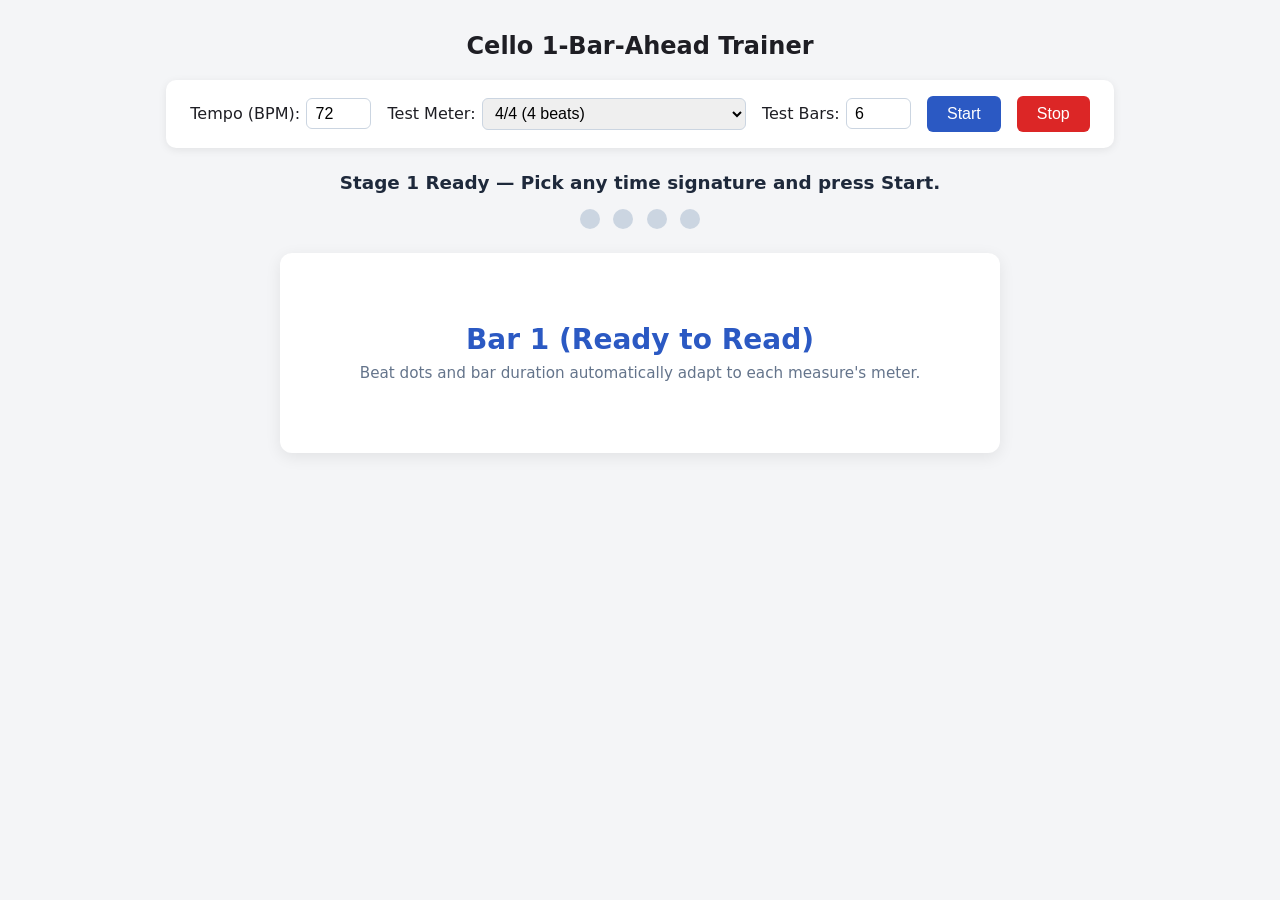
==== index.html @ dc7d1598 "Create index.html" ====
<!DOCTYPE html>
<html lang="en">
<head>
  <meta charset="UTF-8" />
  <meta name="viewport" content="width=device-width, initial-scale=1.0" />
  <title>Cello 1-Bar-Ahead Sight Reader</title>
  <link rel="icon" href="data:image/svg+xml,<svg xmlns='http://www.w3.org/2000/svg' viewBox='0 0 100 100'><text y='.9em' font-size='90'>🎻</text></svg>">
  <link rel="stylesheet" href="css/style.css" />
</head>
<body>

  <h2>Cello 1-Bar-Ahead Trainer</h2>

  <div class="controls">
    <label>Tempo (BPM):
      <input type="number" id="bpm" value="72" min="40" max="180" />
    </label>
    <label>Test Meter:
      <select id="test-meter" style="padding: 0.35rem 0.5rem; border-radius: 6px; border: 1px solid #cbd5e1; font-size: 1rem;">
        <option value="4/4" selected>4/4 (4 beats)</option>
        <option value="3/4">3/4 (3 beats)</option>
        <option value="2/4">2/4 (2 beats)</option>
        <option value="6/8">6/8 (2 dotted-quarter beats)</option>
        <option value="2/2">2/2 Cut Time (2 half-note beats)</option>
        <option value="mixed">Mixed (4/4 → 3/4 → 6/8)</option>
      </select>
    </label>
    <label>Test Bars:
      <input type="number" id="test-bars" value="6" min="2" max="64" />
    </label>
    <button id="start-btn">Start</button>
    <button id="stop-btn" class="stop" disabled>Stop</button>
  </div>

  <div class="status" id="status-text">Stage 1 Ready — Pick any time signature and press Start.</div>

  <div class="beat-bar" id="beat-bar"></div>

  <div id="notation-card">
    <div class="placeholder-bar" id="display-bar">Bar 1 (Ready to Read)</div>
    <div class="placeholder-sub" id="display-sub">Beat dots and bar duration automatically adapt to each measure's meter.</div>
  </div>

  <script type="module">
    import { SightReadClock } from "./js/clock.js";

    const startBtn = document.getElementById("start-btn");
    const stopBtn = document.getElementById("stop-btn");
    const bpmInput = document.getElementById("bpm");
    const meterSelect = document.getElementById("test-meter");
    const barsInput = document.getElementById("test-bars");
    const statusText = document.getElementById("status-text");
    const beatBar = document.getElementById("beat-bar");
    const displayBar = document.getElementById("display-bar");
    const displaySub = document.getElementById("display-sub");

    function renderBeatDots(count, activeBeat = -1) {
      beatBar.innerHTML = "";
      for (let i = 0; i < count; i++) {
        const dot = document.createElement("div");
        dot.className = "beat-dot" + (i === activeBeat ? " active" : "");
        beatBar.appendChild(dot);
      }
    }

    function buildTestMeters(selection, totalBars) {
      const meters = [];
      for (let i = 0; i < totalBars; i++) {
        if (selection === "mixed") {
          const cycle = [
            { beats: 4, beatType: 4 },
            { beats: 3, beatType: 4 },
            { beats: 6, beatType: 8 }
          ];
          meters.push(cycle[i % cycle.length]);
        } else {
          const [beats, beatType] = selection.split("/").map(Number);
          meters.push({ beats, beatType });
        }
      }
      return meters;
    }

    renderBeatDots(4);

    const clock = new SightReadClock({
      onMeasureStart(playIndex, readIndex, meterInfo) {
        const totalBars = parseInt(barsInput.value, 10) || 6;
        const meterLabel = `${meterInfo.beats}/${meterInfo.beatType}`;

        if (playIndex === -1) {
          statusText.textContent = `COUNT-IN [${meterLabel}] — Read Bar 1 now!`;
          displayBar.textContent = "Reading: Bar 1";
          displaySub.textContent = `Count-in: ${meterInfo.feltBeats} beats (${meterLabel})`;
        } else if (readIndex < totalBars) {
          statusText.textContent = `Playing Bar ${playIndex + 1} [${meterLabel}] | Reading Bar ${readIndex + 1}`;
          displayBar.textContent = `Reading: Bar ${readIndex + 1}`;
          displaySub.textContent = `Audio playing Bar ${playIndex + 1} (${meterInfo.feltBeats} felt beats in ${meterLabel})`;
        } else {
          statusText.textContent = `Playing Final Bar (${playIndex + 1}) [${meterLabel}] | End of Piece`;
          displayBar.textContent = "End of Piece";
          displaySub.textContent = `Audio finishing Bar ${playIndex + 1}`;
        }
      },

      onBeat(beatInBar, playIndex, readIndex, meterInfo) {
        renderBeatDots(meterInfo.feltBeats, beatInBar);
      },

      onFinish() {
        startBtn.disabled = false;
        stopBtn.disabled = true;
        renderBeatDots(4, -1);
        statusText.textContent = "Finished! Press Start to run again.";
        displayBar.textContent = "Bar 1 (Ready to Read)";
        displaySub.textContent = "Stage 1 multi-meter clock completed cleanly.";
      }
    });

    startBtn.addEventListener("click", () => {
      const bpm = parseInt(bpmInput.value, 10) || 72;
      const totalBars = parseInt(barsInput.value, 10) || 6;
      const measureMeters = buildTestMeters(meterSelect.value, totalBars);

      startBtn.disabled = true;
      stopBtn.disabled = false;
      clock.start({ bpm, measureMeters });
    });

    stopBtn.addEventListener("click", () => {
      clock.stop();
      startBtn.disabled = false;
      stopBtn.disabled = true;
      renderBeatDots(4, -1);
      statusText.textContent = "Stopped.";
      displayBar.textContent = "Bar 1 (Ready to Read)";
      displaySub.textContent = "Clock reset.";
    });
  </script>
</body>
</html>
---- css/style.css ----
/* ==========================================================================
   Stage 1: Layout, Controls & Beat Metronome Styling
   ========================================================================== */
* {
  box-sizing: border-box;
}

body {
  font-family: system-ui, -apple-system, BlinkMacSystemFont, "Segoe UI", sans-serif;
  background: #f4f5f7;
  color: #1e1e24;
  display: flex;
  flex-direction: column;
  align-items: center;
  padding: 2rem 1rem;
  margin: 0;
}

h2 {
  margin-top: 0;
  margin-bottom: 1.25rem;
}

.controls {
  display: flex;
  gap: 1rem;
  align-items: center;
  background: #ffffff;
  padding: 1rem 1.5rem;
  border-radius: 10px;
  box-shadow: 0 2px 8px rgba(0, 0, 0, 0.08);
  margin-bottom: 1.5rem;
  flex-wrap: wrap;
}

label {
  font-weight: 500;
  display: flex;
  align-items: center;
  gap: 0.4rem;
}

input[type="number"] {
  width: 65px;
  padding: 0.35rem 0.5rem;
  border: 1px solid #cbd5e1;
  border-radius: 6px;
  font-size: 1rem;
}

button {
  background: #2b59c3;
  color: #ffffff;
  border: none;
  padding: 0.55rem 1.25rem;
  border-radius: 6px;
  font-size: 1rem;
  font-weight: 500;
  cursor: pointer;
  transition: background 0.15s;
}

button:hover:not(:disabled) {
  background: #1e429f;
}

button:disabled {
  background: #94a3b8;
  cursor: not-allowed;
}

button.stop {
  background: #dc2626;
}

button.stop:hover:not(:disabled) {
  background: #b91c1c;
}

.status {
  font-size: 1.15rem;
  font-weight: 600;
  margin-bottom: 1rem;
  color: #1e293b;
}

.beat-bar {
  display: flex;
  gap: 0.85rem;
  margin-bottom: 1.5rem;
}

.beat-dot {
  width: 20px;
  height: 20px;
  border-radius: 50%;
  background: #cbd5e1;
  transition: transform 0.08s, background 0.08s;
}

.beat-dot.active {
  background: #2b59c3;
  transform: scale(1.15);
}

#notation-card {
  background: #ffffff;
  border-radius: 12px;
  box-shadow: 0 4px 16px rgba(0, 0, 0, 0.08);
  padding: 2rem;
  min-height: 200px;
  width: 100%;
  max-width: 720px;
  display: flex;
  flex-direction: column;
  justify-content: center;
  align-items: center;
  text-align: center;
}

.placeholder-bar {
  font-size: 1.75rem;
  font-weight: 700;
  color: #2b59c3;
}

.placeholder-sub {
  margin-top: 0.5rem;
  font-size: 0.95rem;
  color: #64748b;
}
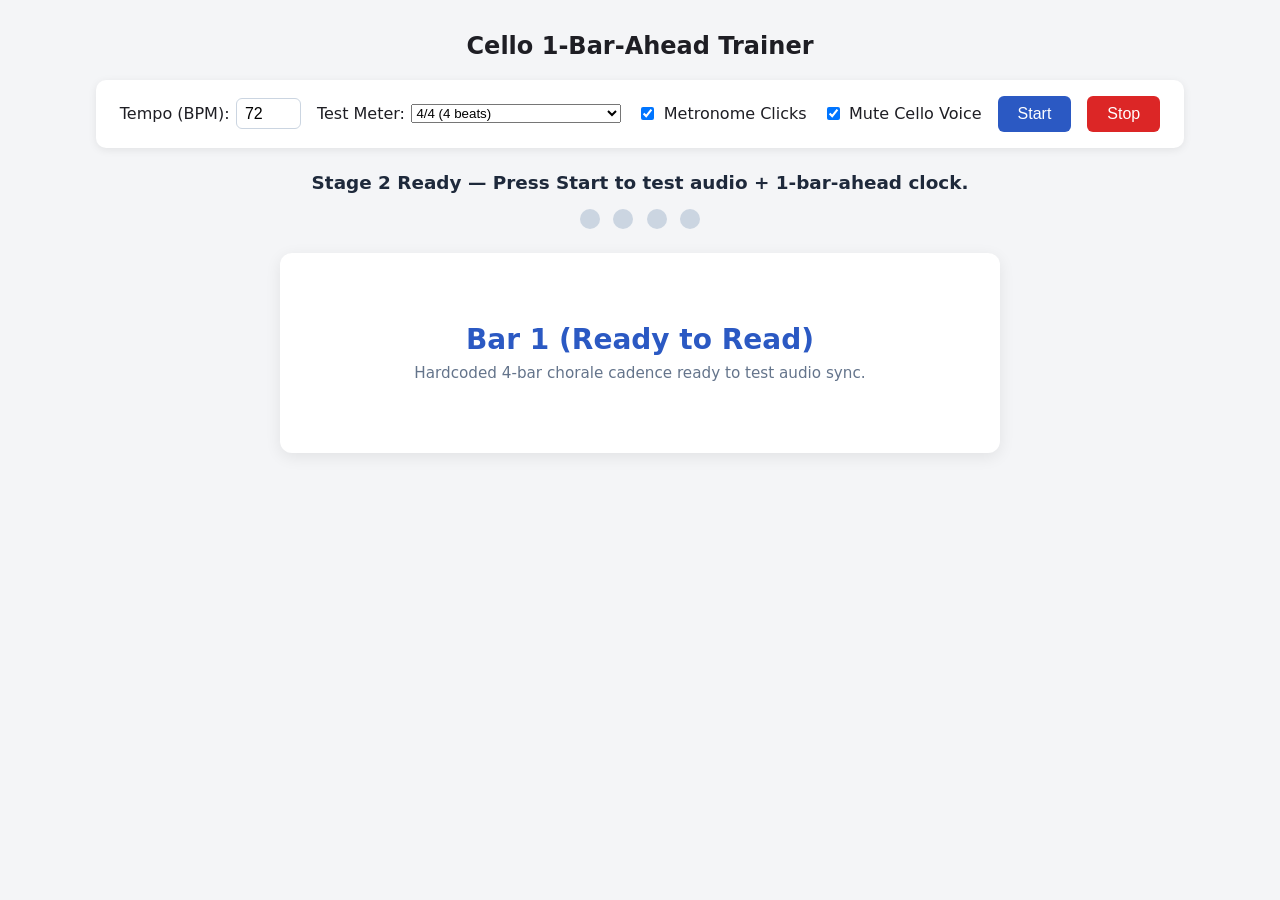
==== commit 0b1ac7c5: "Update index.html" ====
--- a/index.html
+++ b/index.html
@@ -16,7 +16,7 @@
       <input type="number" id="bpm" value="72" min="40" max="180" />
     </label>
     <label>Test Meter:
-      <select id="test-meter" style="padding: 0.35rem 0.5rem; border-radius: 6px; border: 1px solid #cbd5e1; font-size: 1rem;">
+      <select id="test-meter">
         <option value="4/4" selected>4/4 (4 beats)</option>
         <option value="3/4">3/4 (3 beats)</option>
         <option value="2/4">2/4 (2 beats)</option>
@@ -25,34 +25,80 @@
         <option value="mixed">Mixed (4/4 → 3/4 → 6/8)</option>
       </select>
     </label>
-    <label>Test Bars:
-      <input type="number" id="test-bars" value="6" min="2" max="64" />
+    <label>
+      <input type="checkbox" id="click-track" checked /> Metronome Clicks
+    </label>
+    <label>
+      <input type="checkbox" id="mute-cello" checked /> Mute Cello Voice
     </label>
     <button id="start-btn">Start</button>
     <button id="stop-btn" class="stop" disabled>Stop</button>
   </div>
 
-  <div class="status" id="status-text">Stage 1 Ready — Pick any time signature and press Start.</div>
+  <div class="status" id="status-text">Stage 2 Ready — Press Start to test audio + 1-bar-ahead clock.</div>
 
   <div class="beat-bar" id="beat-bar"></div>
 
   <div id="notation-card">
     <div class="placeholder-bar" id="display-bar">Bar 1 (Ready to Read)</div>
-    <div class="placeholder-sub" id="display-sub">Beat dots and bar duration automatically adapt to each measure's meter.</div>
+    <div class="placeholder-sub" id="display-sub">Hardcoded 4-bar chorale cadence ready to test audio sync.</div>
   </div>
 
   <script type="module">
     import { SightReadClock } from "./js/clock.js";
+    import { SightReadAudio } from "./js/audio.js";
 
     const startBtn = document.getElementById("start-btn");
     const stopBtn = document.getElementById("stop-btn");
     const bpmInput = document.getElementById("bpm");
     const meterSelect = document.getElementById("test-meter");
-    const barsInput = document.getElementById("test-bars");
+    const clickCheckbox = document.getElementById("click-track");
+    const muteCelloCheckbox = document.getElementById("mute-cello");
     const statusText = document.getElementById("status-text");
     const beatBar = document.getElementById("beat-bar");
     const displayBar = document.getElementById("display-bar");
     const displaySub = document.getElementById("display-sub");
+
+    const audio = new SightReadAudio();
+
+    // Hardcoded 4-bar test progression (SATB voices) to verify Stage 2 audio sync
+    const TEST_SCORE_BARS = [
+      // Bar 1: C major
+      [
+        { pitch: "E4", beatOffset: 0, durationBeats: 2, isCello: false },
+        { pitch: "G4", beatOffset: 0, durationBeats: 2, isCello: false },
+        { pitch: "C3", beatOffset: 0, durationBeats: 1, isCello: true },
+        { pitch: "E3", beatOffset: 1, durationBeats: 1, isCello: true },
+        { pitch: "F4", beatOffset: 2, durationBeats: 2, isCello: false },
+        { pitch: "A4", beatOffset: 2, durationBeats: 2, isCello: false },
+        { pitch: "F3", beatOffset: 2, durationBeats: 2, isCello: true }
+      ],
+      // Bar 2: G7
+      [
+        { pitch: "D4", beatOffset: 0, durationBeats: 2, isCello: false },
+        { pitch: "G4", beatOffset: 0, durationBeats: 2, isCello: false },
+        { pitch: "B2", beatOffset: 0, durationBeats: 1, isCello: true },
+        { pitch: "G2", beatOffset: 1, durationBeats: 1, isCello: true },
+        { pitch: "F4", beatOffset: 2, durationBeats: 2, isCello: false },
+        { pitch: "B4", beatOffset: 2, durationBeats: 2, isCello: false },
+        { pitch: "D3", beatOffset: 2, durationBeats: 2, isCello: true }
+      ],
+      // Bar 3: A minor -> F
+      [
+        { pitch: "E4", beatOffset: 0, durationBeats: 2, isCello: false },
+        { pitch: "C5", beatOffset: 0, durationBeats: 2, isCello: false },
+        { pitch: "A2", beatOffset: 0, durationBeats: 2, isCello: true },
+        { pitch: "F4", beatOffset: 2, durationBeats: 2, isCello: false },
+        { pitch: "A4", beatOffset: 2, durationBeats: 2, isCello: false },
+        { pitch: "F2", beatOffset: 2, durationBeats: 2, isCello: true }
+      ],
+      // Bar 4: C major resolution
+      [
+        { pitch: "E4", beatOffset: 0, durationBeats: 2, isCello: false },
+        { pitch: "G4", beatOffset: 0, durationBeats: 2, isCello: false },
+        { pitch: "C3", beatOffset: 0, durationBeats: 2, isCello: true }
+      ]
+    ];
 
     function renderBeatDots(count, activeBeat = -1) {
       beatBar.innerHTML = "";
@@ -85,26 +131,41 @@
 
     const clock = new SightReadClock({
       onMeasureStart(playIndex, readIndex, meterInfo) {
-        const totalBars = parseInt(barsInput.value, 10) || 6;
+        const totalBars = TEST_SCORE_BARS.length;
         const meterLabel = `${meterInfo.beats}/${meterInfo.beatType}`;
+        const bpm = parseInt(bpmInput.value, 10) || 72;
+        const beatDurationSec = 60 / bpm;
 
         if (playIndex === -1) {
           statusText.textContent = `COUNT-IN [${meterLabel}] — Read Bar 1 now!`;
           displayBar.textContent = "Reading: Bar 1";
-          displaySub.textContent = `Count-in: ${meterInfo.feltBeats} beats (${meterLabel})`;
-        } else if (readIndex < totalBars) {
-          statusText.textContent = `Playing Bar ${playIndex + 1} [${meterLabel}] | Reading Bar ${readIndex + 1}`;
-          displayBar.textContent = `Reading: Bar ${readIndex + 1}`;
-          displaySub.textContent = `Audio playing Bar ${playIndex + 1} (${meterInfo.feltBeats} felt beats in ${meterLabel})`;
+          displaySub.textContent = "Count-in clicks playing...";
         } else {
-          statusText.textContent = `Playing Final Bar (${playIndex + 1}) [${meterLabel}] | End of Piece`;
-          displayBar.textContent = "End of Piece";
-          displaySub.textContent = `Audio finishing Bar ${playIndex + 1}`;
+          // Schedule accompaniment audio for Bar N (playIndex)
+          audio.scheduleBar(
+            TEST_SCORE_BARS[playIndex],
+            beatDurationSec,
+            muteCelloCheckbox.checked
+          );
+
+          if (readIndex < totalBars) {
+            statusText.textContent = `Playing Bar ${playIndex + 1} [${meterLabel}] | Reading Bar ${readIndex + 1}`;
+            displayBar.textContent = `Reading: Bar ${readIndex + 1}`;
+            displaySub.textContent = `Audio playing Bar ${playIndex + 1} accompaniment`;
+          } else {
+            statusText.textContent = `Playing Final Bar (${playIndex + 1}) [${meterLabel}] | End of Piece`;
+            displayBar.textContent = "End of Piece";
+            displaySub.textContent = `Audio finishing Bar ${playIndex + 1}`;
+          }
         }
       },
 
       onBeat(beatInBar, playIndex, readIndex, meterInfo) {
         renderBeatDots(meterInfo.feltBeats, beatInBar);
+        // Always click during count-in (playIndex === -1), or if Metronome Clicks is checked
+        if (playIndex === -1 || clickCheckbox.checked) {
+          audio.playClick(beatInBar === 0);
+        }
       },
 
       onFinish() {
@@ -113,14 +174,14 @@
         renderBeatDots(4, -1);
         statusText.textContent = "Finished! Press Start to run again.";
         displayBar.textContent = "Bar 1 (Ready to Read)";
-        displaySub.textContent = "Stage 1 multi-meter clock completed cleanly.";
+        displaySub.textContent = "Stage 2 audio + clock test completed cleanly.";
       }
     });
 
     startBtn.addEventListener("click", () => {
+      audio.unlock(); // Unlock Web Audio synchronously inside click gesture
       const bpm = parseInt(bpmInput.value, 10) || 72;
-      const totalBars = parseInt(barsInput.value, 10) || 6;
-      const measureMeters = buildTestMeters(meterSelect.value, totalBars);
+      const measureMeters = buildTestMeters(meterSelect.value, TEST_SCORE_BARS.length);
 
       startBtn.disabled = true;
       stopBtn.disabled = false;
@@ -129,12 +190,13 @@
 
     stopBtn.addEventListener("click", () => {
       clock.stop();
+      audio.stopAll();
       startBtn.disabled = false;
       stopBtn.disabled = true;
       renderBeatDots(4, -1);
       statusText.textContent = "Stopped.";
       displayBar.textContent = "Bar 1 (Ready to Read)";
-      displaySub.textContent = "Clock reset.";
+      displaySub.textContent = "Clock and audio reset.";
     });
   </script>
 </body>
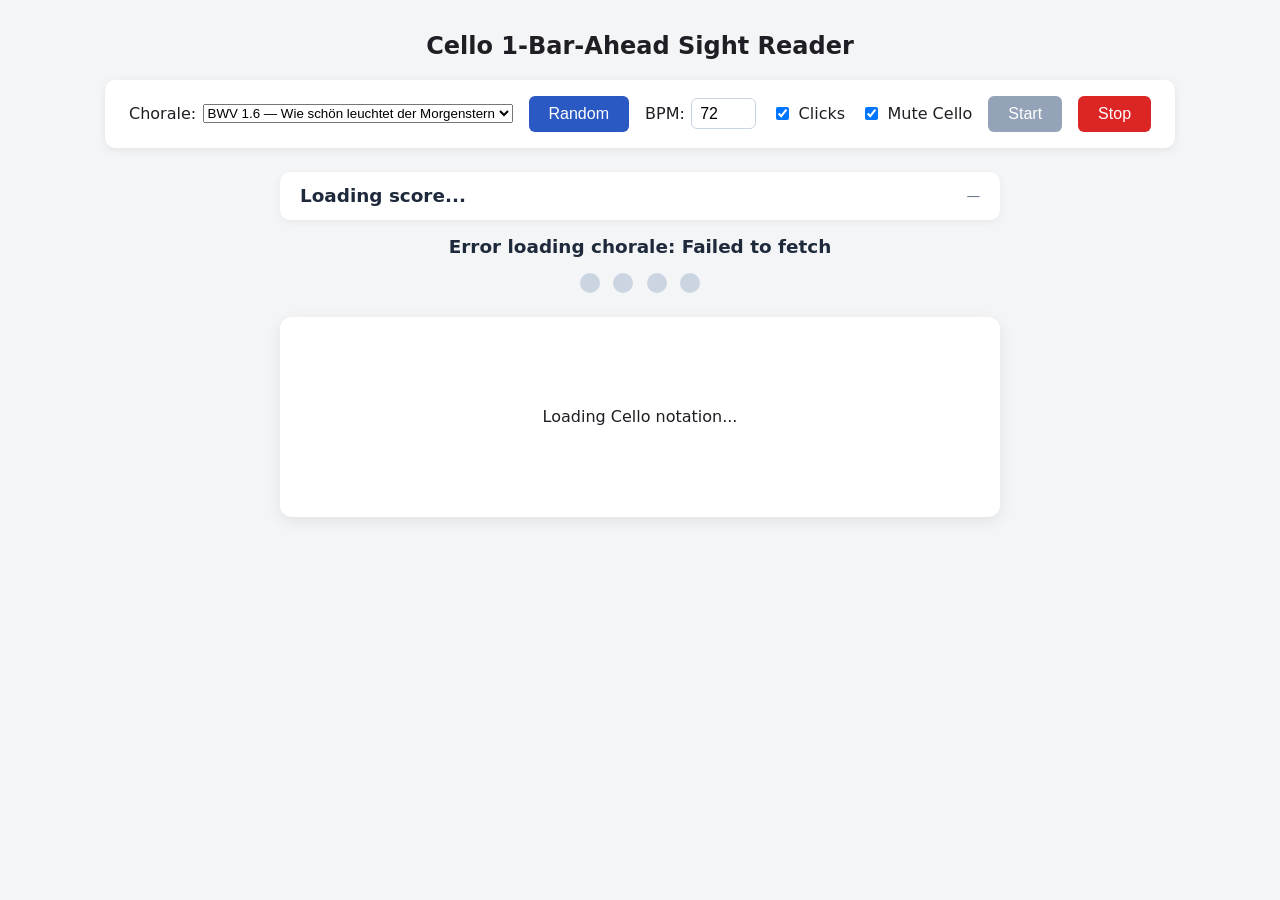
==== commit 521c71fb: "Update index.html" ====
--- a/index.html
+++ b/index.html
@@ -6,198 +6,74 @@
   <title>Cello 1-Bar-Ahead Sight Reader</title>
   <link rel="icon" href="data:image/svg+xml,<svg xmlns='http://www.w3.org/2000/svg' viewBox='0 0 100 100'><text y='.9em' font-size='90'>🎻</text></svg>">
   <link rel="stylesheet" href="css/style.css" />
+  <style>
+    .piece-banner {
+      width: 100%;
+      max-width: 720px;
+      background: #ffffff;
+      border-radius: 10px;
+      padding: 0.85rem 1.25rem;
+      box-shadow: 0 2px 8px rgba(0, 0, 0, 0.06);
+      margin-bottom: 1rem;
+      display: flex;
+      justify-content: space-between;
+      align-items: center;
+      flex-wrap: wrap;
+      gap: 0.5rem;
+    }
+    .piece-title {
+      font-size: 1.15rem;
+      font-weight: 700;
+      color: #1e293b;
+      margin: 0;
+    }
+    .piece-meta {
+      font-size: 0.85rem;
+      font-weight: 500;
+      color: #64748b;
+    }
+    #chorale-select {
+      max-width: 310px;
+    }
+  </style>
 </head>
 <body>
 
-  <h2>Cello 1-Bar-Ahead Trainer</h2>
+  <h2>Cello 1-Bar-Ahead Sight Reader</h2>
 
   <div class="controls">
-    <label>Tempo (BPM):
+    <label>Chorale:
+      <select id="chorale-select" disabled>
+        <option>Loading Bach chorales...</option>
+      </select>
+    </label>
+    <button id="random-btn" disabled>Random</button>
+    <label>BPM:
       <input type="number" id="bpm" value="72" min="40" max="180" />
     </label>
-    <label>Test Meter:
-      <select id="test-meter">
-        <option value="4/4" selected>4/4 (4 beats)</option>
-        <option value="3/4">3/4 (3 beats)</option>
-        <option value="2/4">2/4 (2 beats)</option>
-        <option value="6/8">6/8 (2 dotted-quarter beats)</option>
-        <option value="2/2">2/2 Cut Time (2 half-note beats)</option>
-        <option value="mixed">Mixed (4/4 → 3/4 → 6/8)</option>
-      </select>
+    <label>
+      <input type="checkbox" id="click-track" checked /> Clicks
     </label>
     <label>
-      <input type="checkbox" id="click-track" checked /> Metronome Clicks
+      <input type="checkbox" id="mute-cello" checked /> Mute Cello
     </label>
-    <label>
-      <input type="checkbox" id="mute-cello" checked /> Mute Cello Voice
-    </label>
-    <button id="start-btn">Start</button>
+    <button id="start-btn" disabled>Start</button>
     <button id="stop-btn" class="stop" disabled>Stop</button>
   </div>
 
-  <div class="status" id="status-text">Stage 2 Ready — Press Start to test audio + 1-bar-ahead clock.</div>
+  <div class="piece-banner">
+    <h3 class="piece-title" id="piece-title">Loading score...</h3>
+    <div class="piece-meta" id="piece-meta">—</div>
+  </div>
+
+  <div class="status" id="status-text">Initializing modules...</div>
 
   <div class="beat-bar" id="beat-bar"></div>
 
   <div id="notation-card">
-    <div class="placeholder-bar" id="display-bar">Bar 1 (Ready to Read)</div>
-    <div class="placeholder-sub" id="display-sub">Hardcoded 4-bar chorale cadence ready to test audio sync.</div>
+    <div id="notation-output">Loading Cello notation...</div>
   </div>
 
-  <script type="module">
-    import { SightReadClock } from "./js/clock.js";
-    import { SightReadAudio } from "./js/audio.js";
-
-    const startBtn = document.getElementById("start-btn");
-    const stopBtn = document.getElementById("stop-btn");
-    const bpmInput = document.getElementById("bpm");
-    const meterSelect = document.getElementById("test-meter");
-    const clickCheckbox = document.getElementById("click-track");
-    const muteCelloCheckbox = document.getElementById("mute-cello");
-    const statusText = document.getElementById("status-text");
-    const beatBar = document.getElementById("beat-bar");
-    const displayBar = document.getElementById("display-bar");
-    const displaySub = document.getElementById("display-sub");
-
-    const audio = new SightReadAudio();
-
-    // Hardcoded 4-bar test progression (SATB voices) to verify Stage 2 audio sync
-    const TEST_SCORE_BARS = [
-      // Bar 1: C major
-      [
-        { pitch: "E4", beatOffset: 0, durationBeats: 2, isCello: false },
-        { pitch: "G4", beatOffset: 0, durationBeats: 2, isCello: false },
-        { pitch: "C3", beatOffset: 0, durationBeats: 1, isCello: true },
-        { pitch: "E3", beatOffset: 1, durationBeats: 1, isCello: true },
-        { pitch: "F4", beatOffset: 2, durationBeats: 2, isCello: false },
-        { pitch: "A4", beatOffset: 2, durationBeats: 2, isCello: false },
-        { pitch: "F3", beatOffset: 2, durationBeats: 2, isCello: true }
-      ],
-      // Bar 2: G7
-      [
-        { pitch: "D4", beatOffset: 0, durationBeats: 2, isCello: false },
-        { pitch: "G4", beatOffset: 0, durationBeats: 2, isCello: false },
-        { pitch: "B2", beatOffset: 0, durationBeats: 1, isCello: true },
-        { pitch: "G2", beatOffset: 1, durationBeats: 1, isCello: true },
-        { pitch: "F4", beatOffset: 2, durationBeats: 2, isCello: false },
-        { pitch: "B4", beatOffset: 2, durationBeats: 2, isCello: false },
-        { pitch: "D3", beatOffset: 2, durationBeats: 2, isCello: true }
-      ],
-      // Bar 3: A minor -> F
-      [
-        { pitch: "E4", beatOffset: 0, durationBeats: 2, isCello: false },
-        { pitch: "C5", beatOffset: 0, durationBeats: 2, isCello: false },
-        { pitch: "A2", beatOffset: 0, durationBeats: 2, isCello: true },
-        { pitch: "F4", beatOffset: 2, durationBeats: 2, isCello: false },
-        { pitch: "A4", beatOffset: 2, durationBeats: 2, isCello: false },
-        { pitch: "F2", beatOffset: 2, durationBeats: 2, isCello: true }
-      ],
-      // Bar 4: C major resolution
-      [
-        { pitch: "E4", beatOffset: 0, durationBeats: 2, isCello: false },
-        { pitch: "G4", beatOffset: 0, durationBeats: 2, isCello: false },
-        { pitch: "C3", beatOffset: 0, durationBeats: 2, isCello: true }
-      ]
-    ];
-
-    function renderBeatDots(count, activeBeat = -1) {
-      beatBar.innerHTML = "";
-      for (let i = 0; i < count; i++) {
-        const dot = document.createElement("div");
-        dot.className = "beat-dot" + (i === activeBeat ? " active" : "");
-        beatBar.appendChild(dot);
-      }
-    }
-
-    function buildTestMeters(selection, totalBars) {
-      const meters = [];
-      for (let i = 0; i < totalBars; i++) {
-        if (selection === "mixed") {
-          const cycle = [
-            { beats: 4, beatType: 4 },
-            { beats: 3, beatType: 4 },
-            { beats: 6, beatType: 8 }
-          ];
-          meters.push(cycle[i % cycle.length]);
-        } else {
-          const [beats, beatType] = selection.split("/").map(Number);
-          meters.push({ beats, beatType });
-        }
-      }
-      return meters;
-    }
-
-    renderBeatDots(4);
-
-    const clock = new SightReadClock({
-      onMeasureStart(playIndex, readIndex, meterInfo) {
-        const totalBars = TEST_SCORE_BARS.length;
-        const meterLabel = `${meterInfo.beats}/${meterInfo.beatType}`;
-        const bpm = parseInt(bpmInput.value, 10) || 72;
-        const beatDurationSec = 60 / bpm;
-
-        if (playIndex === -1) {
-          statusText.textContent = `COUNT-IN [${meterLabel}] — Read Bar 1 now!`;
-          displayBar.textContent = "Reading: Bar 1";
-          displaySub.textContent = "Count-in clicks playing...";
-        } else {
-          // Schedule accompaniment audio for Bar N (playIndex)
-          audio.scheduleBar(
-            TEST_SCORE_BARS[playIndex],
-            beatDurationSec,
-            muteCelloCheckbox.checked
-          );
-
-          if (readIndex < totalBars) {
-            statusText.textContent = `Playing Bar ${playIndex + 1} [${meterLabel}] | Reading Bar ${readIndex + 1}`;
-            displayBar.textContent = `Reading: Bar ${readIndex + 1}`;
-            displaySub.textContent = `Audio playing Bar ${playIndex + 1} accompaniment`;
-          } else {
-            statusText.textContent = `Playing Final Bar (${playIndex + 1}) [${meterLabel}] | End of Piece`;
-            displayBar.textContent = "End of Piece";
-            displaySub.textContent = `Audio finishing Bar ${playIndex + 1}`;
-          }
-        }
-      },
-
-      onBeat(beatInBar, playIndex, readIndex, meterInfo) {
-        renderBeatDots(meterInfo.feltBeats, beatInBar);
-        // Always click during count-in (playIndex === -1), or if Metronome Clicks is checked
-        if (playIndex === -1 || clickCheckbox.checked) {
-          audio.playClick(beatInBar === 0);
-        }
-      },
-
-      onFinish() {
-        startBtn.disabled = false;
-        stopBtn.disabled = true;
-        renderBeatDots(4, -1);
-        statusText.textContent = "Finished! Press Start to run again.";
-        displayBar.textContent = "Bar 1 (Ready to Read)";
-        displaySub.textContent = "Stage 2 audio + clock test completed cleanly.";
-      }
-    });
-
-    startBtn.addEventListener("click", () => {
-      audio.unlock(); // Unlock Web Audio synchronously inside click gesture
-      const bpm = parseInt(bpmInput.value, 10) || 72;
-      const measureMeters = buildTestMeters(meterSelect.value, TEST_SCORE_BARS.length);
-
-      startBtn.disabled = true;
-      stopBtn.disabled = false;
-      clock.start({ bpm, measureMeters });
-    });
-
-    stopBtn.addEventListener("click", () => {
-      clock.stop();
-      audio.stopAll();
-      startBtn.disabled = false;
-      stopBtn.disabled = true;
-      renderBeatDots(4, -1);
-      statusText.textContent = "Stopped.";
-      displayBar.textContent = "Bar 1 (Ready to Read)";
-      displaySub.textContent = "Clock and audio reset.";
-    });
-  </script>
+  <script type="module" src="js/main.js"></script>
 </body>
 </html>
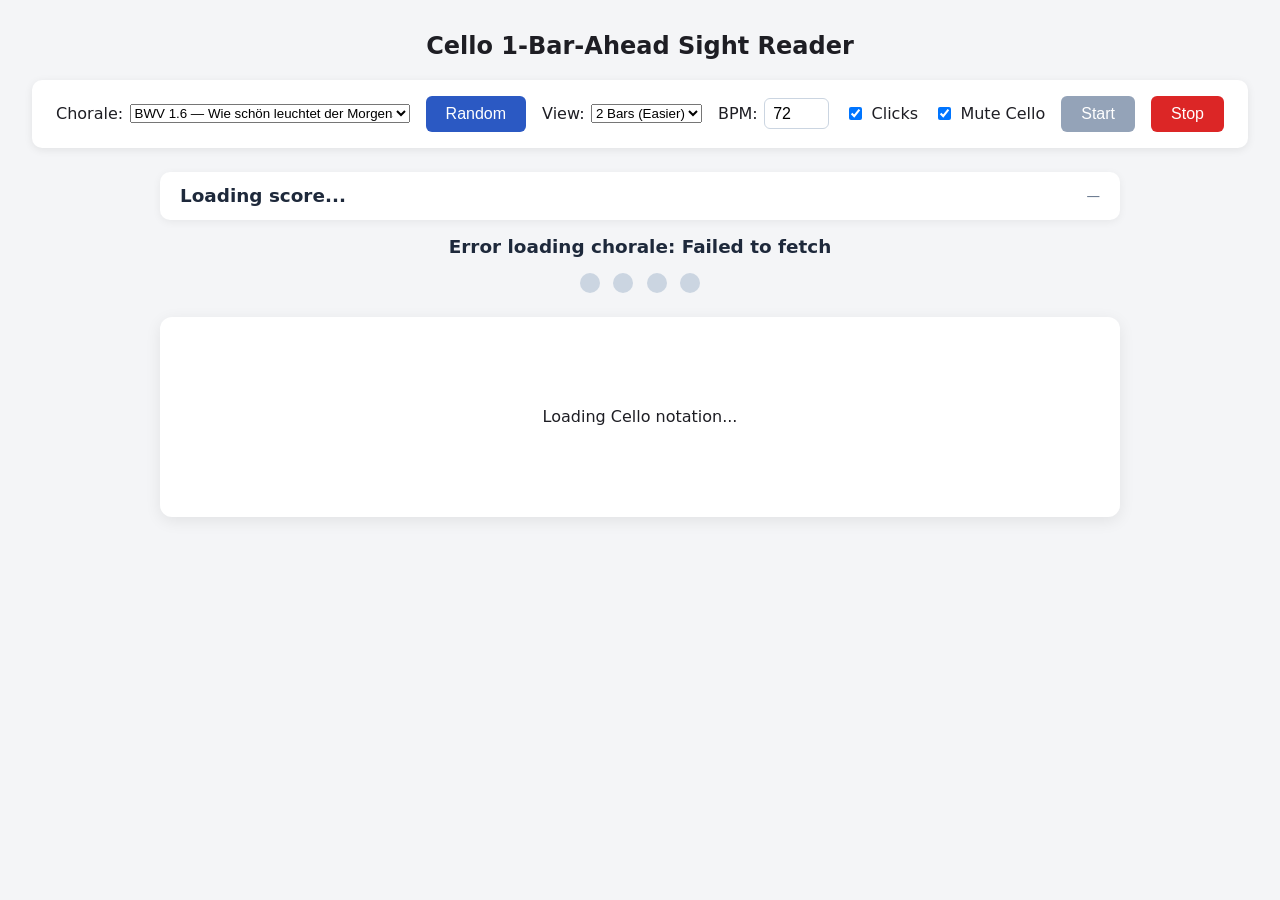
==== commit 5cd6b66d: "Update index.html" ====
--- a/index.html
+++ b/index.html
@@ -9,7 +9,7 @@
   <style>
     .piece-banner {
       width: 100%;
-      max-width: 720px;
+      max-width: 960px;
       background: #ffffff;
       border-radius: 10px;
       padding: 0.85rem 1.25rem;
@@ -33,7 +33,57 @@
       color: #64748b;
     }
     #chorale-select {
-      max-width: 310px;
+      max-width: 280px;
+    }
+    #notation-card {
+      max-width: 960px;
+      padding: 1.5rem;
+    }
+    .notation-row {
+      display: flex;
+      gap: 1.25rem;
+      justify-content: center;
+      align-items: stretch;
+      flex-wrap: wrap;
+      width: 100%;
+    }
+    .bar-slot {
+      flex: 1 1 380px;
+      max-width: 560px;
+      border: 2px solid #e2e8f0;
+      border-radius: 10px;
+      padding: 0.65rem 0.75rem 0.25rem;
+      background: #ffffff;
+      display: flex;
+      flex-direction: column;
+      align-items: center;
+      transition: border-color 0.15s, background-color 0.15s;
+    }
+    .bar-slot.playing-now {
+      border-color: #2b59c3;
+      background: #f8faff;
+    }
+    .bar-slot.look-ahead {
+      border-color: #cbd5e1;
+      background: #ffffff;
+    }
+    .slot-badge {
+      align-self: flex-start;
+      font-size: 0.78rem;
+      font-weight: 700;
+      text-transform: uppercase;
+      letter-spacing: 0.03em;
+      padding: 0.2rem 0.55rem;
+      border-radius: 5px;
+      margin-bottom: 0.25rem;
+    }
+    .playing-now .slot-badge {
+      background: #dbeafe;
+      color: #1e40af;
+    }
+    .look-ahead .slot-badge {
+      background: #f1f5f9;
+      color: #475569;
     }
   </style>
 </head>
@@ -48,6 +98,12 @@
       </select>
     </label>
     <button id="random-btn" disabled>Random</button>
+    <label>View:
+      <select id="bar-mode">
+        <option value="2" selected>2 Bars (Easier)</option>
+        <option value="1">1 Bar (Hard)</option>
+      </select>
+    </label>
     <label>BPM:
       <input type="number" id="bpm" value="72" min="40" max="180" />
     </label>
@@ -71,7 +127,7 @@
   <div class="beat-bar" id="beat-bar"></div>
 
   <div id="notation-card">
-    <div id="notation-output">Loading Cello notation...</div>
+    <div id="notation-output" class="notation-row">Loading Cello notation...</div>
   </div>
 
   <script type="module" src="js/main.js"></script>
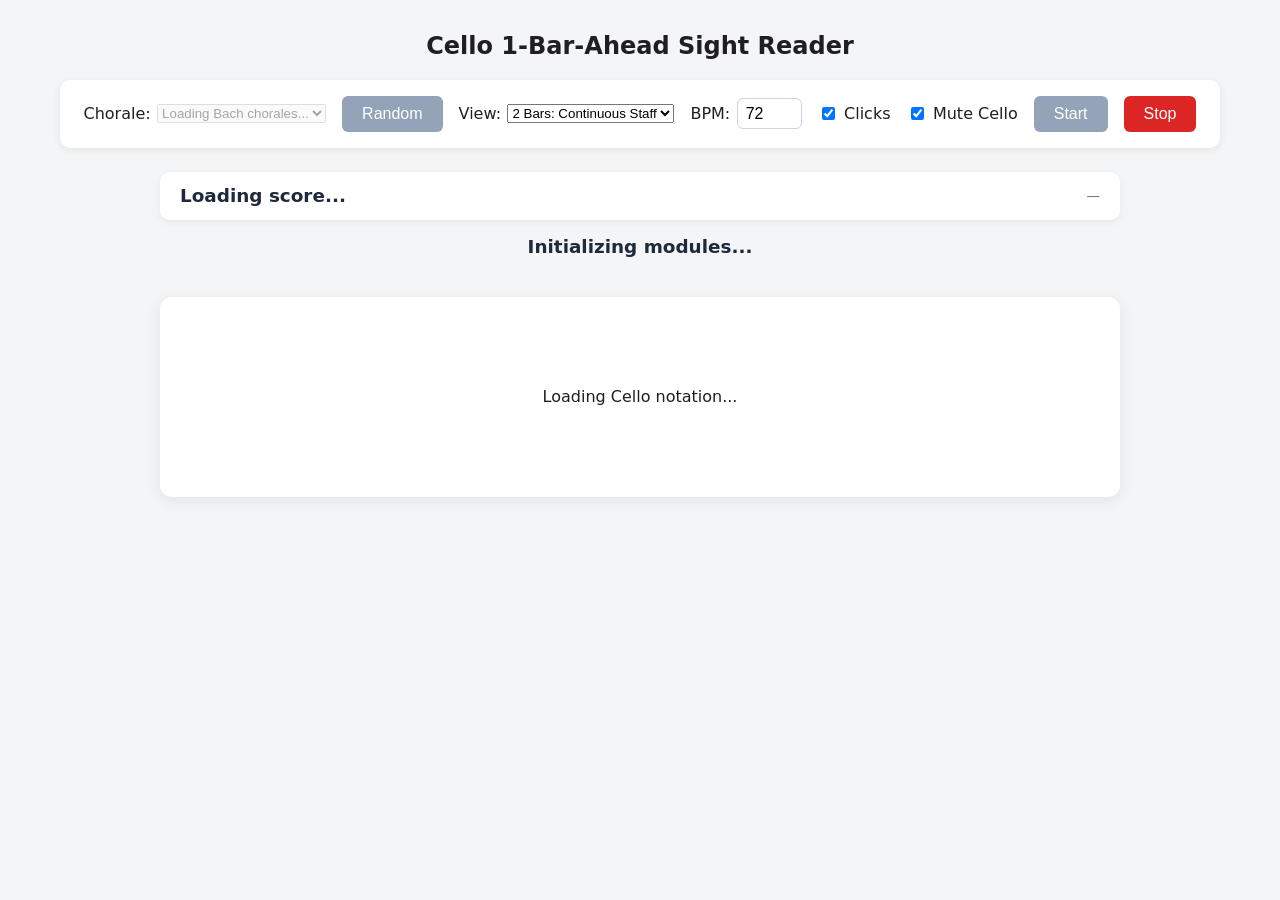
==== commit d1edf0b1: "Update index.html" ====
--- a/index.html
+++ b/index.html
@@ -33,7 +33,7 @@
       color: #64748b;
     }
     #chorale-select {
-      max-width: 280px;
+      max-width: 260px;
     }
     #notation-card {
       max-width: 960px;
@@ -67,6 +67,23 @@
       border-color: #cbd5e1;
       background: #ffffff;
     }
+    .continuous-box {
+      width: 100%;
+      max-width: 880px;
+      border: 2px solid #cbd5e1;
+      border-radius: 10px;
+      padding: 0.65rem 0.75rem 0.25rem;
+      background: #ffffff;
+      display: flex;
+      flex-direction: column;
+      align-items: center;
+    }
+    .continuous-header {
+      width: 100%;
+      display: flex;
+      justify-content: space-between;
+      padding: 0 0.5rem 0.25rem;
+    }
     .slot-badge {
       align-self: flex-start;
       font-size: 0.78rem;
@@ -77,11 +94,13 @@
       border-radius: 5px;
       margin-bottom: 0.25rem;
     }
-    .playing-now .slot-badge {
+    .playing-now .slot-badge,
+    .badge-active {
       background: #dbeafe;
       color: #1e40af;
     }
-    .look-ahead .slot-badge {
+    .look-ahead .slot-badge,
+    .badge-next {
       background: #f1f5f9;
       color: #475569;
     }
@@ -100,8 +119,9 @@
     <button id="random-btn" disabled>Random</button>
     <label>View:
       <select id="bar-mode">
-        <option value="2" selected>2 Bars (Easier)</option>
-        <option value="1">1 Bar (Hard)</option>
+        <option value="continuous" selected>2 Bars: Continuous Staff</option>
+        <option value="split">2 Bars: Split Cards</option>
+        <option value="single">1 Bar: Hard Look-Ahead</option>
       </select>
     </label>
     <label>BPM:
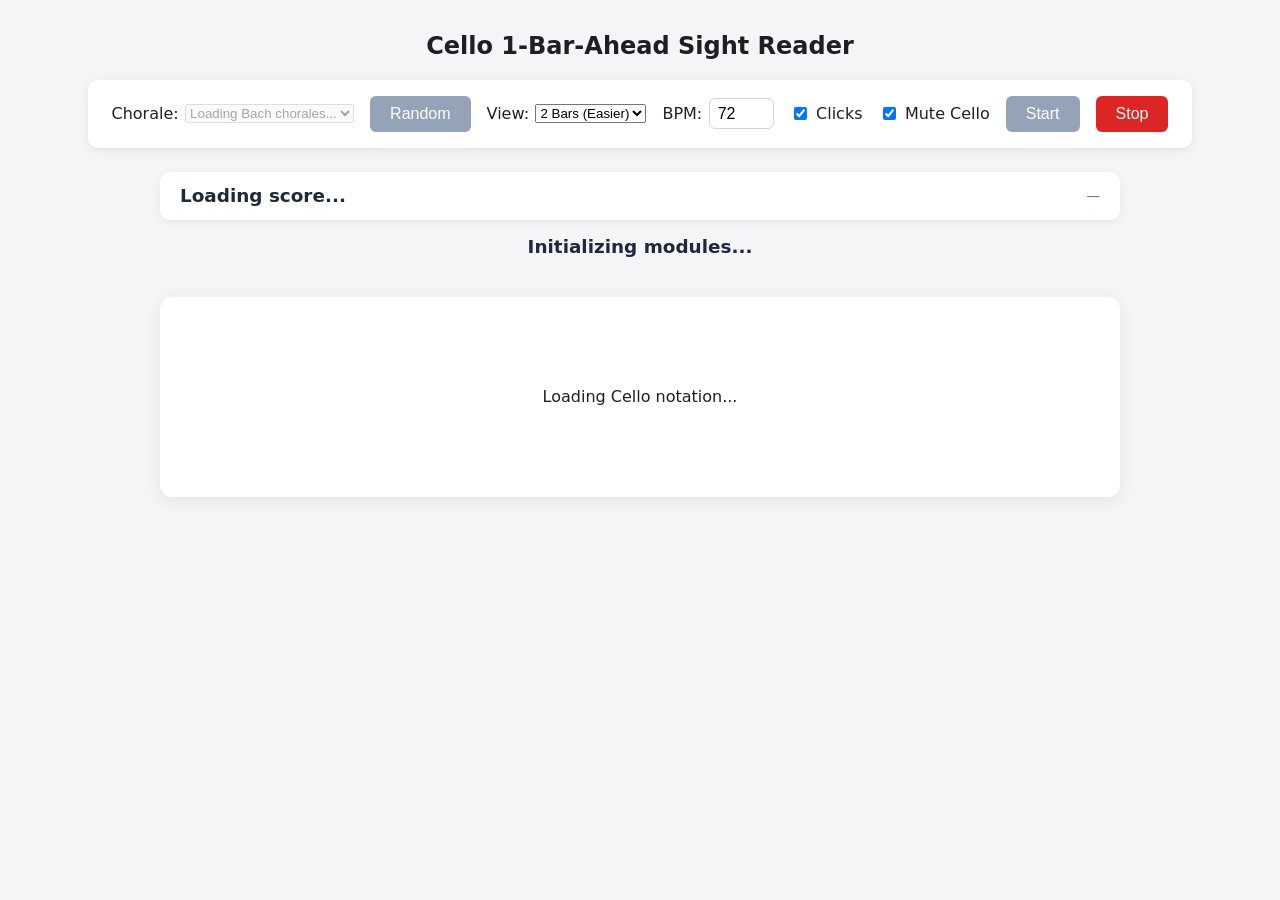
==== commit ea5a8eb5: "Update index.html" ====
--- a/index.html
+++ b/index.html
@@ -33,7 +33,7 @@
       color: #64748b;
     }
     #chorale-select {
-      max-width: 260px;
+      max-width: 280px;
     }
     #notation-card {
       max-width: 960px;
@@ -67,23 +67,6 @@
       border-color: #cbd5e1;
       background: #ffffff;
     }
-    .continuous-box {
-      width: 100%;
-      max-width: 880px;
-      border: 2px solid #cbd5e1;
-      border-radius: 10px;
-      padding: 0.65rem 0.75rem 0.25rem;
-      background: #ffffff;
-      display: flex;
-      flex-direction: column;
-      align-items: center;
-    }
-    .continuous-header {
-      width: 100%;
-      display: flex;
-      justify-content: space-between;
-      padding: 0 0.5rem 0.25rem;
-    }
     .slot-badge {
       align-self: flex-start;
       font-size: 0.78rem;
@@ -94,13 +77,11 @@
       border-radius: 5px;
       margin-bottom: 0.25rem;
     }
-    .playing-now .slot-badge,
-    .badge-active {
+    .playing-now .slot-badge {
       background: #dbeafe;
       color: #1e40af;
     }
-    .look-ahead .slot-badge,
-    .badge-next {
+    .look-ahead .slot-badge {
       background: #f1f5f9;
       color: #475569;
     }
@@ -119,9 +100,8 @@
     <button id="random-btn" disabled>Random</button>
     <label>View:
       <select id="bar-mode">
-        <option value="continuous" selected>2 Bars: Continuous Staff</option>
-        <option value="split">2 Bars: Split Cards</option>
-        <option value="single">1 Bar: Hard Look-Ahead</option>
+        <option value="2" selected>2 Bars (Easier)</option>
+        <option value="1">1 Bar (Hard)</option>
       </select>
     </label>
     <label>BPM:
